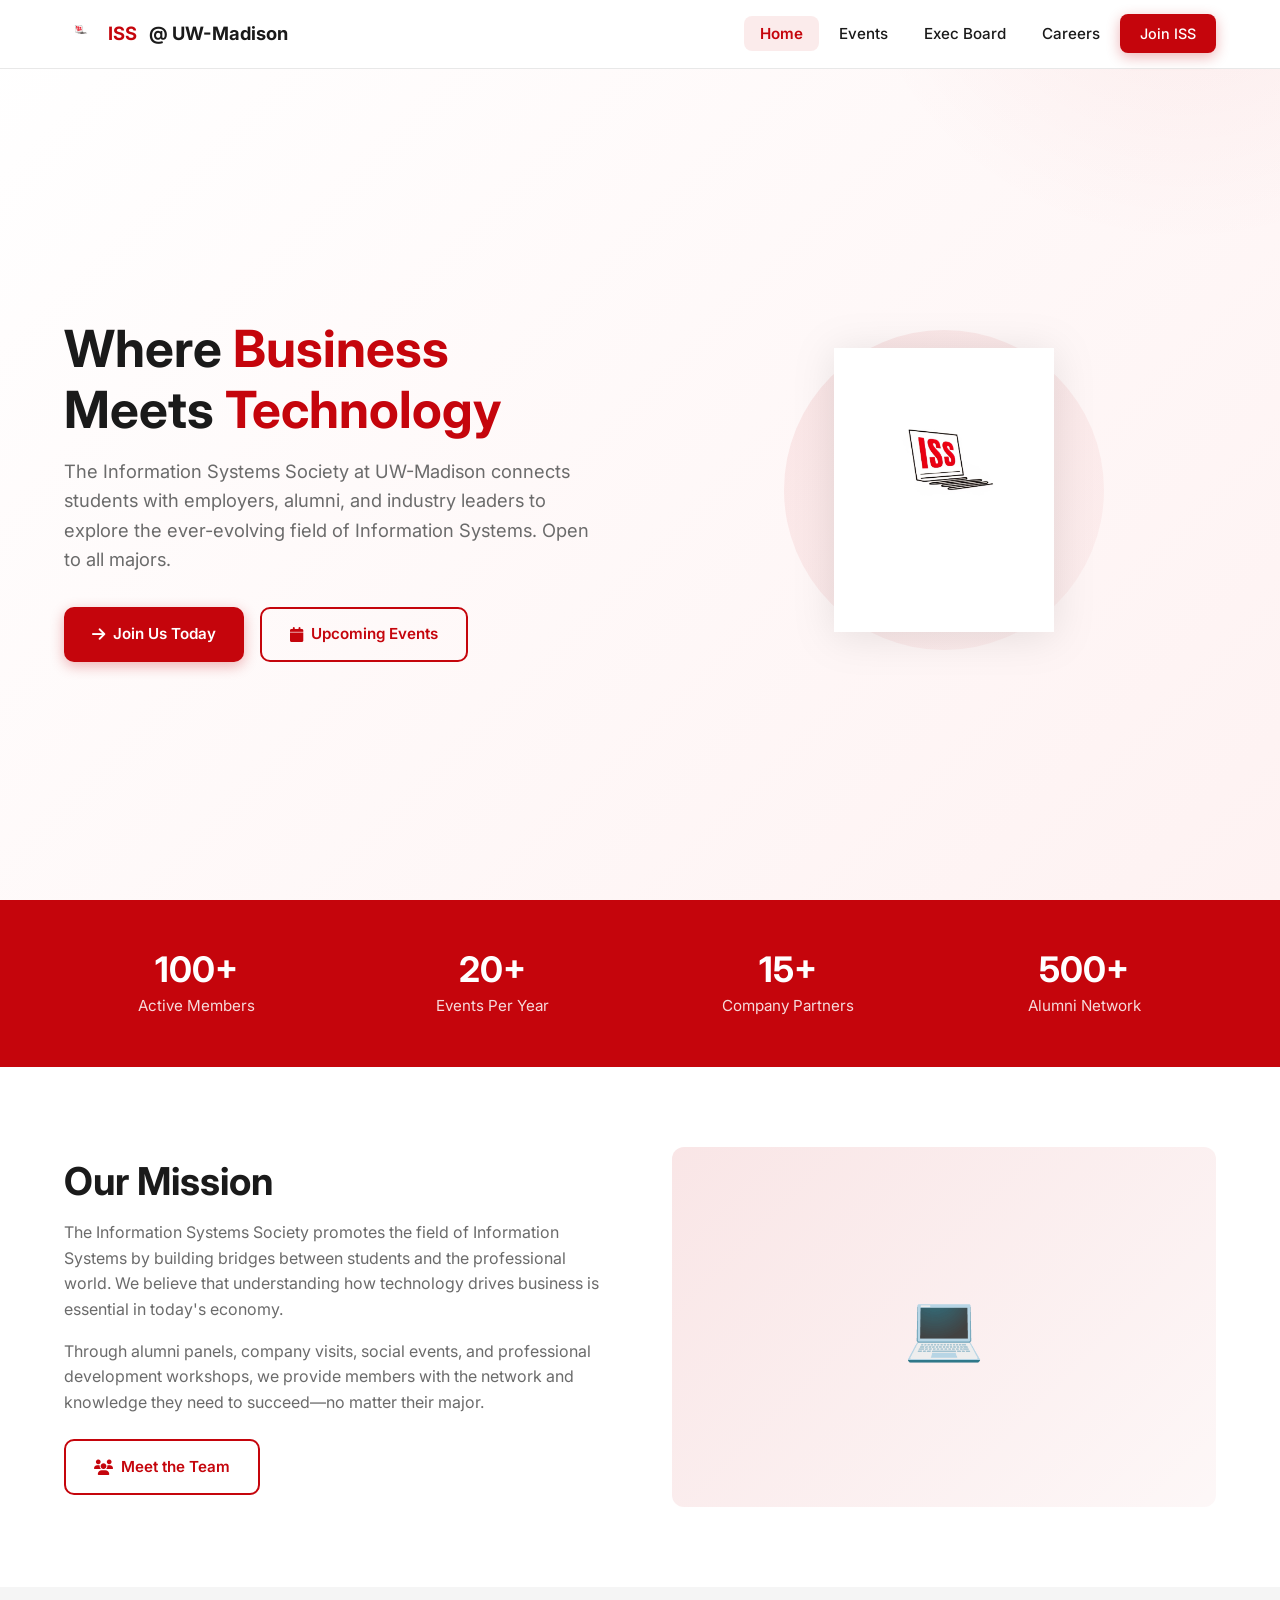
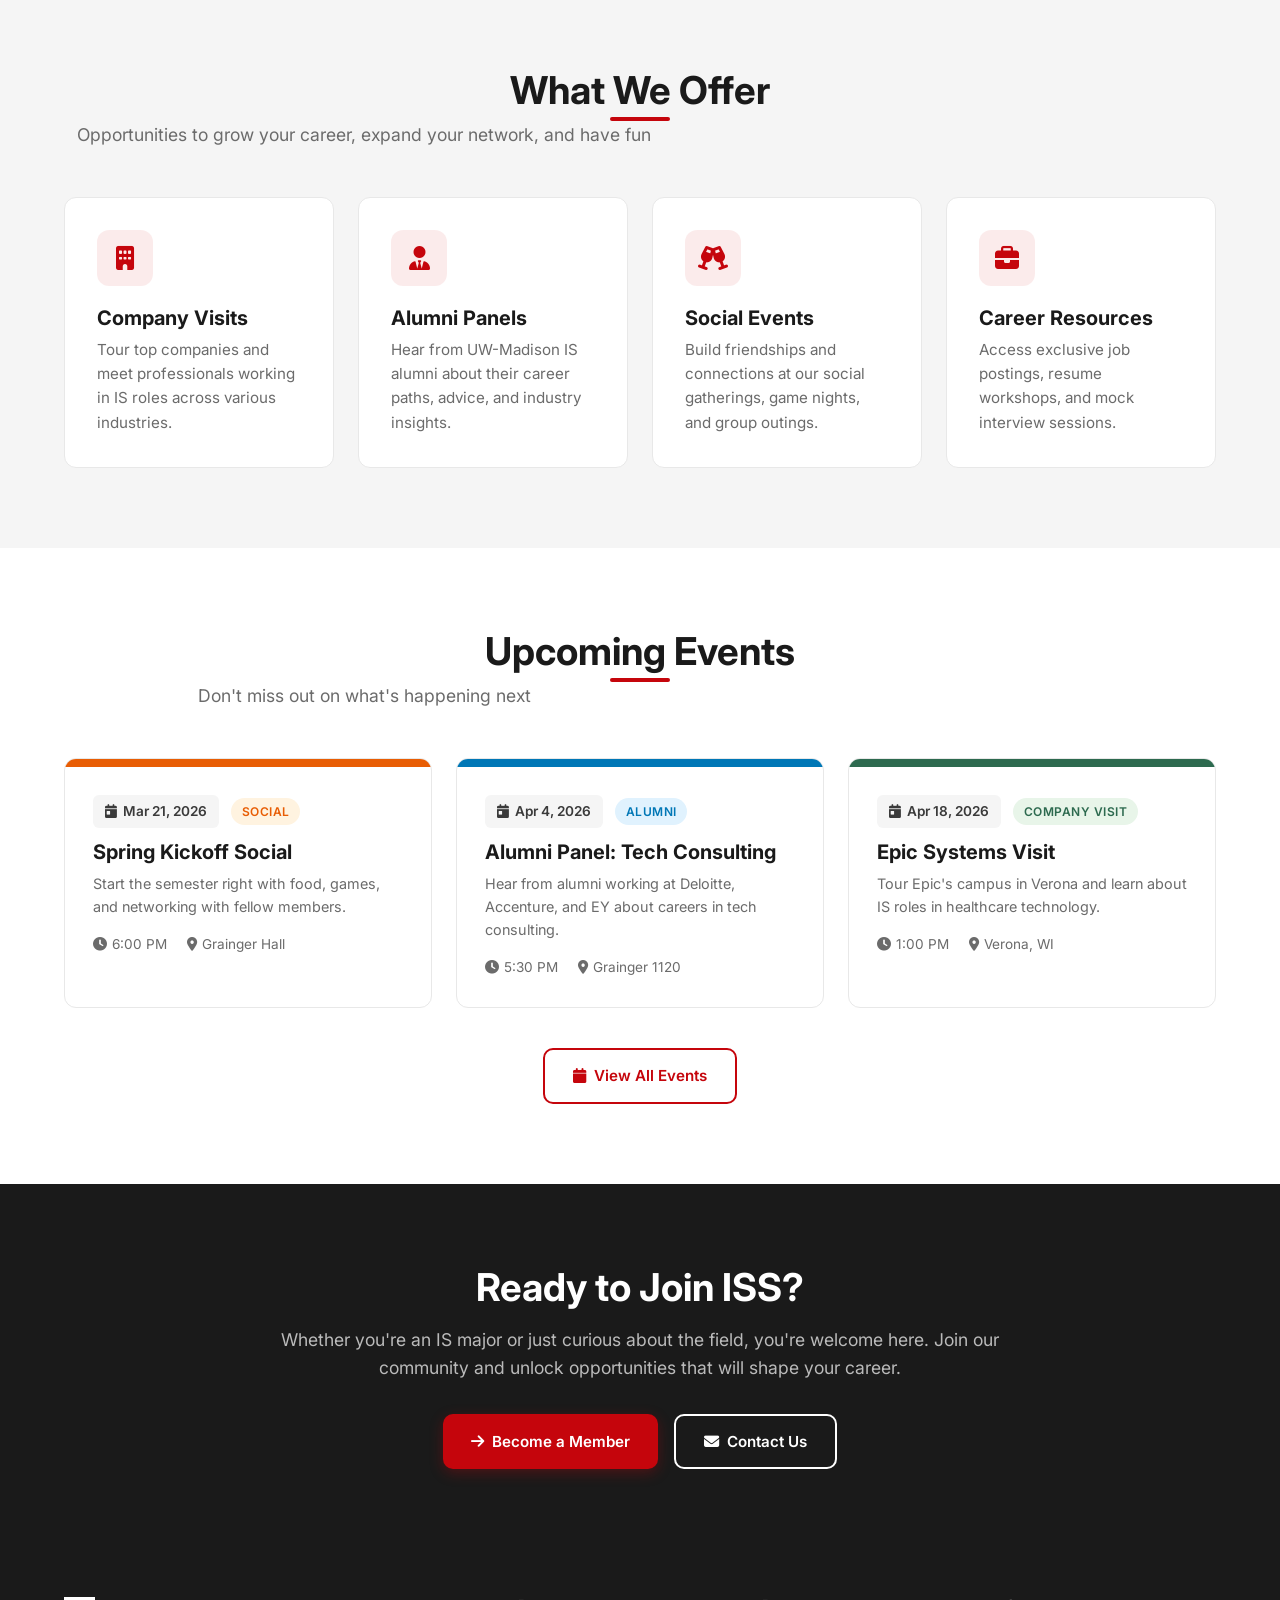
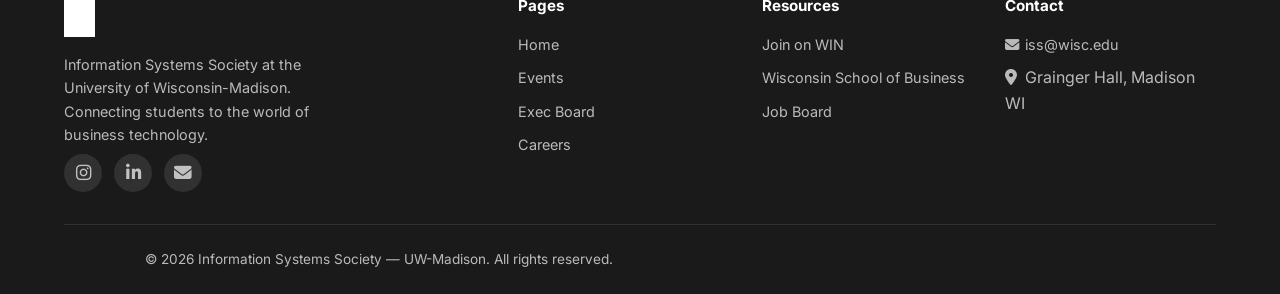
==== index.html @ 949bc1a4 "first verision" ====
<!DOCTYPE html>
<html lang="en">
<head>
  <meta charset="UTF-8">
  <meta name="viewport" content="width=device-width, initial-scale=1.0">
  <title>Information Systems Society | UW-Madison</title>
  <link rel="icon" href="ISS logo.jpg" type="image/jpeg">
  <link rel="preconnect" href="https://fonts.googleapis.com">
  <link rel="preconnect" href="https://fonts.gstatic.com" crossorigin>
  <link href="https://fonts.googleapis.com/css2?family=Inter:wght@400;500;600;700;800&display=swap" rel="stylesheet">
  <link rel="stylesheet" href="https://cdnjs.cloudflare.com/ajax/libs/font-awesome/6.5.1/css/all.min.css">
  <link rel="stylesheet" href="styles.css">
</head>
<body>

  <!-- Navigation -->
  <nav class="navbar" id="navbar">
    <div class="container nav-inner">
      <a href="index.html" class="nav-brand">
        <img src="ISS logo.jpg" alt="ISS Logo">
        <span>ISS</span> @ UW-Madison
      </a>
      <ul class="nav-links" id="navLinks">
        <li><a href="index.html" class="active">Home</a></li>
        <li><a href="events.html">Events</a></li>
        <li><a href="exec-board.html">Exec Board</a></li>
        <li><a href="careers.html">Careers</a></li>
        <li><a href="https://win.wisc.edu/organization/iss" target="_blank" class="btn btn-primary" style="padding: 0.5rem 1.25rem; font-size: 0.9rem;">Join ISS</a></li>
      </ul>
      <button class="hamburger" id="hamburger" aria-label="Toggle navigation">
        <span></span><span></span><span></span>
      </button>
    </div>
  </nav>

  <!-- Hero Section -->
  <section class="hero">
    <div class="container hero-content">
      <div class="hero-text">
        <h1>Where <span>Business</span> Meets <span>Technology</span></h1>
        <p>The Information Systems Society at UW-Madison connects students with employers, alumni, and industry leaders to explore the ever-evolving field of Information Systems. Open to all majors.</p>
        <div class="btn-group">
          <a href="https://win.wisc.edu/organization/iss" target="_blank" class="btn btn-primary">
            <i class="fas fa-arrow-right"></i> Join Us Today
          </a>
          <a href="events.html" class="btn btn-outline">
            <i class="fas fa-calendar"></i> Upcoming Events
          </a>
        </div>
      </div>
      <div class="hero-visual">
        <div class="hero-logo-wrapper">
          <img src="ISS logo.jpg" alt="Information Systems Society Logo">
        </div>
      </div>
    </div>
  </section>

  <!-- Stats Bar -->
  <div class="stats-bar">
    <div class="container">
      <div class="stats-grid">
        <div class="stat-item">
          <h3>100+</h3>
          <p>Active Members</p>
        </div>
        <div class="stat-item">
          <h3>20+</h3>
          <p>Events Per Year</p>
        </div>
        <div class="stat-item">
          <h3>15+</h3>
          <p>Company Partners</p>
        </div>
        <div class="stat-item">
          <h3>500+</h3>
          <p>Alumni Network</p>
        </div>
      </div>
    </div>
  </div>

  <!-- Mission Section -->
  <section>
    <div class="container mission-grid">
      <div class="mission-text">
        <h2>Our Mission</h2>
        <p>The Information Systems Society promotes the field of Information Systems by building bridges between students and the professional world. We believe that understanding how technology drives business is essential in today's economy.</p>
        <p>Through alumni panels, company visits, social events, and professional development workshops, we provide members with the network and knowledge they need to succeed&mdash;no matter their major.</p>
        <div class="btn-group" style="margin-top: 1.5rem;">
          <a href="exec-board.html" class="btn btn-outline">
            <i class="fas fa-users"></i> Meet the Team
          </a>
        </div>
      </div>
      <div class="mission-image">
        &#128187;
      </div>
    </div>
  </section>

  <!-- What We Offer -->
  <section style="background: var(--gray-100);">
    <div class="container">
      <div class="section-header">
        <h2>What We Offer</h2>
        <p class="section-subtitle">Opportunities to grow your career, expand your network, and have fun</p>
      </div>
      <div class="grid-4">
        <div class="card">
          <div class="card-icon"><i class="fas fa-building"></i></div>
          <h3>Company Visits</h3>
          <p>Tour top companies and meet professionals working in IS roles across various industries.</p>
        </div>
        <div class="card">
          <div class="card-icon"><i class="fas fa-user-tie"></i></div>
          <h3>Alumni Panels</h3>
          <p>Hear from UW-Madison IS alumni about their career paths, advice, and industry insights.</p>
        </div>
        <div class="card">
          <div class="card-icon"><i class="fas fa-glass-cheers"></i></div>
          <h3>Social Events</h3>
          <p>Build friendships and connections at our social gatherings, game nights, and group outings.</p>
        </div>
        <div class="card">
          <div class="card-icon"><i class="fas fa-briefcase"></i></div>
          <h3>Career Resources</h3>
          <p>Access exclusive job postings, resume workshops, and mock interview sessions.</p>
        </div>
      </div>
    </div>
  </section>

  <!-- Upcoming Events Preview -->
  <section>
    <div class="container">
      <div class="section-header">
        <h2>Upcoming Events</h2>
        <p class="section-subtitle">Don't miss out on what's happening next</p>
      </div>
      <div class="grid-3">
        <div class="event-card">
          <div class="event-card-banner social"></div>
          <div class="event-card-body">
            <span class="event-date"><i class="fas fa-calendar-day"></i> Mar 21, 2026</span>
            <span class="event-tag tag-social">Social</span>
            <h3>Spring Kickoff Social</h3>
            <p>Start the semester right with food, games, and networking with fellow members.</p>
            <div class="event-meta">
              <span><i class="fas fa-clock"></i> 6:00 PM</span>
              <span><i class="fas fa-map-marker-alt"></i> Grainger Hall</span>
            </div>
          </div>
        </div>
        <div class="event-card">
          <div class="event-card-banner alumni"></div>
          <div class="event-card-body">
            <span class="event-date"><i class="fas fa-calendar-day"></i> Apr 4, 2026</span>
            <span class="event-tag tag-alumni">Alumni</span>
            <h3>Alumni Panel: Tech Consulting</h3>
            <p>Hear from alumni working at Deloitte, Accenture, and EY about careers in tech consulting.</p>
            <div class="event-meta">
              <span><i class="fas fa-clock"></i> 5:30 PM</span>
              <span><i class="fas fa-map-marker-alt"></i> Grainger 1120</span>
            </div>
          </div>
        </div>
        <div class="event-card">
          <div class="event-card-banner company"></div>
          <div class="event-card-body">
            <span class="event-date"><i class="fas fa-calendar-day"></i> Apr 18, 2026</span>
            <span class="event-tag tag-company">Company Visit</span>
            <h3>Epic Systems Visit</h3>
            <p>Tour Epic's campus in Verona and learn about IS roles in healthcare technology.</p>
            <div class="event-meta">
              <span><i class="fas fa-clock"></i> 1:00 PM</span>
              <span><i class="fas fa-map-marker-alt"></i> Verona, WI</span>
            </div>
          </div>
        </div>
      </div>
      <div style="text-align: center; margin-top: 2.5rem;">
        <a href="events.html" class="btn btn-outline">
          <i class="fas fa-calendar"></i> View All Events
        </a>
      </div>
    </div>
  </section>

  <!-- CTA Section -->
  <section class="cta-section">
    <div class="container">
      <h2>Ready to Join ISS?</h2>
      <p>Whether you're an IS major or just curious about the field, you're welcome here. Join our community and unlock opportunities that will shape your career.</p>
      <div class="btn-group" style="justify-content: center;">
        <a href="https://win.wisc.edu/organization/iss" target="_blank" class="btn btn-primary">
          <i class="fas fa-arrow-right"></i> Become a Member
        </a>
        <a href="mailto:iss@wisc.edu" class="btn btn-outline" style="border-color: white; color: white;">
          <i class="fas fa-envelope"></i> Contact Us
        </a>
      </div>
    </div>
  </section>

  <!-- Footer -->
  <footer class="footer">
    <div class="container">
      <div class="footer-grid">
        <div class="footer-brand">
          <img src="ISS logo.jpg" alt="ISS Logo">
          <p>Information Systems Society at the University of Wisconsin-Madison. Connecting students to the world of business technology.</p>
          <div class="footer-social">
            <a href="#" aria-label="Instagram"><i class="fab fa-instagram"></i></a>
            <a href="#" aria-label="LinkedIn"><i class="fab fa-linkedin-in"></i></a>
            <a href="#" aria-label="Email"><i class="fas fa-envelope"></i></a>
          </div>
        </div>
        <div>
          <h4>Pages</h4>
          <ul>
            <li><a href="index.html">Home</a></li>
            <li><a href="events.html">Events</a></li>
            <li><a href="exec-board.html">Exec Board</a></li>
            <li><a href="careers.html">Careers</a></li>
          </ul>
        </div>
        <div>
          <h4>Resources</h4>
          <ul>
            <li><a href="https://win.wisc.edu/organization/iss" target="_blank">Join on WIN</a></li>
            <li><a href="https://business.wisc.edu" target="_blank">Wisconsin School of Business</a></li>
            <li><a href="careers.html">Job Board</a></li>
          </ul>
        </div>
        <div>
          <h4>Contact</h4>
          <ul>
            <li><a href="mailto:iss@wisc.edu"><i class="fas fa-envelope" style="width:16px;"></i> iss@wisc.edu</a></li>
            <li><i class="fas fa-map-marker-alt" style="width:16px;"></i> Grainger Hall, Madison WI</li>
          </ul>
        </div>
      </div>
      <div class="footer-bottom">
        <p>&copy; 2026 Information Systems Society &mdash; UW-Madison. All rights reserved.</p>
      </div>
    </div>
  </footer>

  <script>
    // Navbar scroll effect
    window.addEventListener('scroll', () => {
      document.getElementById('navbar').classList.toggle('scrolled', window.scrollY > 20);
    });

    // Mobile menu toggle
    document.getElementById('hamburger').addEventListener('click', () => {
      document.getElementById('navLinks').classList.toggle('open');
    });

    // Close mobile menu on link click
    document.querySelectorAll('.nav-links a').forEach(link => {
      link.addEventListener('click', () => {
        document.getElementById('navLinks').classList.remove('open');
      });
    });
  </script>

</body>
</html>
---- styles.css ----
/* ===== CSS Reset & Base ===== */
*, *::before, *::after {
  margin: 0;
  padding: 0;
  box-sizing: border-box;
}

:root {
  --uw-red: #c5050c;
  --uw-dark-red: #9b0000;
  --uw-white: #ffffff;
  --dark: #1a1a1a;
  --gray-100: #f5f5f5;
  --gray-200: #e8e8e8;
  --gray-300: #d1d1d1;
  --gray-500: #6b6b6b;
  --gray-700: #3a3a3a;
  --shadow-sm: 0 1px 3px rgba(0,0,0,0.08);
  --shadow-md: 0 4px 12px rgba(0,0,0,0.1);
  --shadow-lg: 0 8px 30px rgba(0,0,0,0.12);
  --radius: 12px;
  --transition: 0.3s ease;
}

html {
  scroll-behavior: smooth;
}

body {
  font-family: 'Inter', 'Segoe UI', system-ui, -apple-system, sans-serif;
  color: var(--dark);
  background: var(--uw-white);
  line-height: 1.6;
}

a {
  text-decoration: none;
  color: inherit;
}

img {
  max-width: 100%;
  display: block;
}

/* ===== Typography ===== */
h1, h2, h3, h4 {
  line-height: 1.2;
  font-weight: 700;
}

h1 { font-size: clamp(2rem, 5vw, 3.2rem); }
h2 { font-size: clamp(1.6rem, 3.5vw, 2.4rem); }
h3 { font-size: 1.25rem; }
h4 { font-size: 1.1rem; }

p { max-width: 70ch; }

.section-subtitle {
  color: var(--gray-500);
  font-size: 1.1rem;
  margin-top: 0.5rem;
  max-width: 600px;
}

/* ===== Layout ===== */
.container {
  width: 90%;
  max-width: 1200px;
  margin: 0 auto;
}

section {
  padding: 5rem 0;
}

.section-header {
  text-align: center;
  margin-bottom: 3rem;
}

.section-header h2 {
  position: relative;
  display: inline-block;
}

.section-header h2::after {
  content: '';
  position: absolute;
  bottom: -8px;
  left: 50%;
  transform: translateX(-50%);
  width: 60px;
  height: 4px;
  background: var(--uw-red);
  border-radius: 2px;
}

/* ===== Navigation ===== */
.navbar {
  position: fixed;
  top: 0;
  left: 0;
  right: 0;
  z-index: 1000;
  background: rgba(255, 255, 255, 0.97);
  backdrop-filter: blur(10px);
  border-bottom: 1px solid var(--gray-200);
  transition: box-shadow var(--transition);
}

.navbar.scrolled {
  box-shadow: var(--shadow-md);
}

.nav-inner {
  display: flex;
  align-items: center;
  justify-content: space-between;
  padding: 0.8rem 0;
}

.nav-brand {
  display: flex;
  align-items: center;
  gap: 0.75rem;
  font-weight: 700;
  font-size: 1.15rem;
}

.nav-brand img {
  height: 42px;
  width: auto;
}

.nav-brand span {
  color: var(--uw-red);
}

.nav-links {
  display: flex;
  align-items: center;
  gap: 0.25rem;
  list-style: none;
}

.nav-links a {
  padding: 0.5rem 1rem;
  border-radius: 8px;
  font-weight: 500;
  font-size: 0.95rem;
  transition: background var(--transition), color var(--transition);
}

.nav-links a:hover,
.nav-links a.active {
  background: rgba(197, 5, 12, 0.08);
  color: var(--uw-red);
}

.nav-links a.active {
  font-weight: 600;
}

.hamburger {
  display: none;
  flex-direction: column;
  gap: 5px;
  background: none;
  border: none;
  cursor: pointer;
  padding: 4px;
}

.hamburger span {
  width: 24px;
  height: 2.5px;
  background: var(--dark);
  border-radius: 2px;
  transition: var(--transition);
}

/* ===== Hero Section ===== */
.hero {
  min-height: 100vh;
  display: flex;
  align-items: center;
  position: relative;
  overflow: hidden;
  background: linear-gradient(135deg, #fff 0%, #fef2f2 100%);
}

.hero::before {
  content: '';
  position: absolute;
  top: -50%;
  right: -20%;
  width: 700px;
  height: 700px;
  background: radial-gradient(circle, rgba(197, 5, 12, 0.06) 0%, transparent 70%);
  border-radius: 50%;
}

.hero-content {
  display: grid;
  grid-template-columns: 1fr 1fr;
  align-items: center;
  gap: 4rem;
  padding-top: 5rem;
}

.hero-text h1 {
  margin-bottom: 1rem;
}

.hero-text h1 span {
  color: var(--uw-red);
}

.hero-text p {
  font-size: 1.15rem;
  color: var(--gray-500);
  margin-bottom: 2rem;
}

.hero-visual {
  display: flex;
  justify-content: center;
  align-items: center;
}

.hero-logo-wrapper {
  position: relative;
  width: 320px;
  height: 320px;
  display: flex;
  align-items: center;
  justify-content: center;
}

.hero-logo-wrapper::before {
  content: '';
  position: absolute;
  inset: 0;
  background: linear-gradient(135deg, rgba(197, 5, 12, 0.08), rgba(197, 5, 12, 0.03));
  border-radius: 50%;
  animation: pulse-ring 3s ease-in-out infinite;
}

.hero-logo-wrapper img {
  width: 220px;
  height: auto;
  position: relative;
  z-index: 1;
  filter: drop-shadow(0 4px 20px rgba(0,0,0,0.1));
}

@keyframes pulse-ring {
  0%, 100% { transform: scale(1); opacity: 1; }
  50% { transform: scale(1.05); opacity: 0.8; }
}

/* ===== Buttons ===== */
.btn {
  display: inline-flex;
  align-items: center;
  gap: 0.5rem;
  padding: 0.85rem 1.75rem;
  border-radius: 10px;
  font-weight: 600;
  font-size: 0.95rem;
  border: none;
  cursor: pointer;
  transition: all var(--transition);
}

.btn-primary {
  background: var(--uw-red);
  color: white;
  box-shadow: 0 4px 14px rgba(197, 5, 12, 0.3);
}

.btn-primary:hover {
  background: var(--uw-dark-red);
  transform: translateY(-2px);
  box-shadow: 0 6px 20px rgba(197, 5, 12, 0.4);
}

.btn-outline {
  background: transparent;
  color: var(--uw-red);
  border: 2px solid var(--uw-red);
}

.btn-outline:hover {
  background: var(--uw-red);
  color: white;
  transform: translateY(-2px);
}

.btn-group {
  display: flex;
  gap: 1rem;
  flex-wrap: wrap;
}

/* ===== Cards ===== */
.card {
  background: white;
  border-radius: var(--radius);
  border: 1px solid var(--gray-200);
  padding: 2rem;
  transition: all var(--transition);
}

.card:hover {
  border-color: transparent;
  box-shadow: var(--shadow-lg);
  transform: translateY(-4px);
}

.card-icon {
  width: 56px;
  height: 56px;
  border-radius: 12px;
  display: flex;
  align-items: center;
  justify-content: center;
  font-size: 1.5rem;
  margin-bottom: 1.25rem;
  background: rgba(197, 5, 12, 0.08);
  color: var(--uw-red);
}

.card h3 {
  margin-bottom: 0.5rem;
}

.card p {
  color: var(--gray-500);
  font-size: 0.95rem;
}

/* ===== Grid Layouts ===== */
.grid-3 {
  display: grid;
  grid-template-columns: repeat(3, 1fr);
  gap: 1.5rem;
}

.grid-4 {
  display: grid;
  grid-template-columns: repeat(4, 1fr);
  gap: 1.5rem;
}

.grid-2 {
  display: grid;
  grid-template-columns: repeat(2, 1fr);
  gap: 1.5rem;
}

/* ===== Stats Bar ===== */
.stats-bar {
  background: var(--uw-red);
  color: white;
  padding: 3rem 0;
}

.stats-grid {
  display: grid;
  grid-template-columns: repeat(4, 1fr);
  gap: 2rem;
  text-align: center;
}

.stat-item h3 {
  font-size: 2.2rem;
  margin-bottom: 0.25rem;
}

.stat-item p {
  opacity: 0.85;
  font-size: 0.95rem;
  max-width: none;
}

/* ===== About / Mission ===== */
.mission-grid {
  display: grid;
  grid-template-columns: 1fr 1fr;
  gap: 4rem;
  align-items: center;
}

.mission-text h2 {
  margin-bottom: 1rem;
}

.mission-text h2::after {
  display: none;
}

.mission-text p {
  color: var(--gray-500);
  margin-bottom: 1rem;
}

.mission-image {
  background: linear-gradient(135deg, rgba(197, 5, 12, 0.1), rgba(197, 5, 12, 0.03));
  border-radius: var(--radius);
  height: 360px;
  display: flex;
  align-items: center;
  justify-content: center;
  font-size: 4rem;
}

/* ===== Event Cards ===== */
.event-card {
  background: white;
  border-radius: var(--radius);
  border: 1px solid var(--gray-200);
  overflow: hidden;
  transition: all var(--transition);
}

.event-card:hover {
  box-shadow: var(--shadow-lg);
  transform: translateY(-4px);
  border-color: transparent;
}

.event-card-banner {
  height: 8px;
  background: var(--uw-red);
}

.event-card-banner.social { background: #e85d04; }
.event-card-banner.alumni { background: #0077b6; }
.event-card-banner.company { background: #2d6a4f; }
.event-card-banner.workshop { background: #7209b7; }

.event-card-body {
  padding: 1.75rem;
}

.event-date {
  display: inline-flex;
  align-items: center;
  gap: 0.4rem;
  background: var(--gray-100);
  padding: 0.35rem 0.75rem;
  border-radius: 6px;
  font-size: 0.85rem;
  font-weight: 600;
  color: var(--gray-700);
  margin-bottom: 0.75rem;
}

.event-tag {
  display: inline-block;
  padding: 0.25rem 0.65rem;
  border-radius: 20px;
  font-size: 0.75rem;
  font-weight: 600;
  text-transform: uppercase;
  letter-spacing: 0.5px;
  margin-bottom: 0.75rem;
  margin-left: 0.5rem;
}

.tag-social { background: #fff3e0; color: #e85d04; }
.tag-alumni { background: #e0f2fe; color: #0077b6; }
.tag-company { background: #e8f5e9; color: #2d6a4f; }
.tag-workshop { background: #f3e5f5; color: #7209b7; }

.event-card-body h3 {
  margin-bottom: 0.5rem;
}

.event-card-body p {
  color: var(--gray-500);
  font-size: 0.9rem;
  margin-bottom: 1rem;
}

.event-meta {
  display: flex;
  gap: 1.25rem;
  font-size: 0.85rem;
  color: var(--gray-500);
}

.event-meta span {
  display: flex;
  align-items: center;
  gap: 0.3rem;
}

/* ===== Exec Board Cards ===== */
.member-card {
  background: white;
  border-radius: var(--radius);
  border: 1px solid var(--gray-200);
  overflow: hidden;
  text-align: center;
  transition: all var(--transition);
}

.member-card:hover {
  box-shadow: var(--shadow-lg);
  transform: translateY(-4px);
  border-color: transparent;
}

.member-photo {
  width: 100%;
  aspect-ratio: 1;
  background: linear-gradient(135deg, var(--gray-100), var(--gray-200));
  display: flex;
  align-items: center;
  justify-content: center;
  font-size: 3.5rem;
  color: var(--gray-300);
  overflow: hidden;
}

.member-photo img {
  width: 100%;
  height: 100%;
  object-fit: cover;
}

.member-info {
  padding: 1.5rem;
}

.member-info h3 {
  margin-bottom: 0.15rem;
}

.member-role {
  color: var(--uw-red);
  font-weight: 600;
  font-size: 0.9rem;
  margin-bottom: 0.5rem;
}

.member-info p {
  font-size: 0.85rem;
  color: var(--gray-500);
}

.member-socials {
  display: flex;
  justify-content: center;
  gap: 0.75rem;
  margin-top: 0.75rem;
}

.member-socials a {
  width: 34px;
  height: 34px;
  border-radius: 50%;
  background: var(--gray-100);
  display: flex;
  align-items: center;
  justify-content: center;
  font-size: 0.85rem;
  color: var(--gray-500);
  transition: all var(--transition);
}

.member-socials a:hover {
  background: var(--uw-red);
  color: white;
}

/* ===== Careers Page ===== */
.job-card {
  background: white;
  border: 1px solid var(--gray-200);
  border-radius: var(--radius);
  padding: 1.75rem;
  transition: all var(--transition);
}

.job-card:hover {
  box-shadow: var(--shadow-lg);
  transform: translateY(-2px);
  border-color: transparent;
}

.job-header {
  display: flex;
  justify-content: space-between;
  align-items: flex-start;
  margin-bottom: 0.75rem;
  flex-wrap: wrap;
  gap: 0.5rem;
}

.job-company {
  font-size: 0.85rem;
  color: var(--uw-red);
  font-weight: 600;
}

.job-type {
  padding: 0.2rem 0.6rem;
  border-radius: 20px;
  font-size: 0.75rem;
  font-weight: 600;
  background: var(--gray-100);
  color: var(--gray-700);
}

.job-card h3 {
  margin-bottom: 0.5rem;
}

.job-card p {
  color: var(--gray-500);
  font-size: 0.9rem;
  margin-bottom: 1rem;
}

.job-tags {
  display: flex;
  flex-wrap: wrap;
  gap: 0.4rem;
}

.job-tags span {
  padding: 0.2rem 0.6rem;
  border-radius: 6px;
  font-size: 0.75rem;
  background: rgba(197, 5, 12, 0.06);
  color: var(--uw-red);
  font-weight: 500;
}

/* ===== Partners Grid ===== */
.partners-grid {
  display: grid;
  grid-template-columns: repeat(auto-fit, minmax(180px, 1fr));
  gap: 1.5rem;
}

.partner-card {
  background: white;
  border: 1px solid var(--gray-200);
  border-radius: var(--radius);
  padding: 2rem 1.5rem;
  text-align: center;
  transition: all var(--transition);
}

.partner-card:hover {
  box-shadow: var(--shadow-md);
  border-color: var(--uw-red);
}

.partner-card .partner-icon {
  font-size: 2rem;
  margin-bottom: 0.75rem;
}

.partner-card h4 {
  margin-bottom: 0.25rem;
}

.partner-card p {
  font-size: 0.8rem;
  color: var(--gray-500);
  max-width: none;
}

/* ===== Page Hero (interior pages) ===== */
.page-hero {
  padding: 8rem 0 4rem;
  background: linear-gradient(135deg, #fff 0%, #fef2f2 100%);
  text-align: center;
  position: relative;
}

.page-hero h1 {
  margin-bottom: 0.75rem;
}

.page-hero h1 span {
  color: var(--uw-red);
}

.page-hero p {
  color: var(--gray-500);
  font-size: 1.1rem;
  max-width: 600px;
  margin: 0 auto;
}

/* ===== CTA Section ===== */
.cta-section {
  background: var(--dark);
  color: white;
  text-align: center;
  padding: 5rem 0;
}

.cta-section h2 {
  margin-bottom: 1rem;
  color: white;
}

.cta-section p {
  color: rgba(255,255,255,0.7);
  margin: 0 auto 2rem;
  font-size: 1.1rem;
}

/* ===== Footer ===== */
.footer {
  background: var(--dark);
  color: rgba(255,255,255,0.7);
  padding: 3rem 0 1.5rem;
}

.footer-grid {
  display: grid;
  grid-template-columns: 2fr 1fr 1fr 1fr;
  gap: 2rem;
  margin-bottom: 2rem;
}

.footer-brand img {
  height: 40px;
  margin-bottom: 1rem;
  filter: brightness(0) invert(1);
}

.footer-brand p {
  font-size: 0.9rem;
  max-width: 280px;
}

.footer h4 {
  color: white;
  margin-bottom: 1rem;
  font-size: 0.95rem;
}

.footer ul {
  list-style: none;
}

.footer ul li {
  margin-bottom: 0.5rem;
}

.footer ul a {
  font-size: 0.9rem;
  transition: color var(--transition);
}

.footer ul a:hover {
  color: white;
}

.footer-social {
  display: flex;
  gap: 0.75rem;
  margin-top: 0.5rem;
}

.footer-social a {
  width: 38px;
  height: 38px;
  border-radius: 50%;
  background: rgba(255,255,255,0.1);
  display: flex;
  align-items: center;
  justify-content: center;
  transition: all var(--transition);
  font-size: 1.1rem;
}

.footer-social a:hover {
  background: var(--uw-red);
  color: white;
}

.footer-bottom {
  border-top: 1px solid rgba(255,255,255,0.1);
  padding-top: 1.5rem;
  text-align: center;
  font-size: 0.85rem;
}

/* ===== Filter Tabs ===== */
.filter-tabs {
  display: flex;
  justify-content: center;
  gap: 0.5rem;
  margin-bottom: 2.5rem;
  flex-wrap: wrap;
}

.filter-tab {
  padding: 0.5rem 1.25rem;
  border-radius: 25px;
  border: 2px solid var(--gray-200);
  background: white;
  font-weight: 500;
  font-size: 0.9rem;
  cursor: pointer;
  transition: all var(--transition);
}

.filter-tab:hover,
.filter-tab.active {
  border-color: var(--uw-red);
  color: var(--uw-red);
  background: rgba(197, 5, 12, 0.04);
}

/* ===== Resource Cards ===== */
.resource-card {
  background: white;
  border: 1px solid var(--gray-200);
  border-radius: var(--radius);
  padding: 2rem;
  text-align: center;
  transition: all var(--transition);
}

.resource-card:hover {
  box-shadow: var(--shadow-md);
  transform: translateY(-2px);
}

.resource-icon {
  font-size: 2.5rem;
  margin-bottom: 1rem;
}

.resource-card h3 {
  margin-bottom: 0.5rem;
}

.resource-card p {
  color: var(--gray-500);
  font-size: 0.9rem;
  margin: 0 auto 1rem;
}

/* ===== Responsive ===== */
@media (max-width: 1024px) {
  .grid-4 { grid-template-columns: repeat(2, 1fr); }
  .footer-grid { grid-template-columns: 1fr 1fr; }
  .stats-grid { grid-template-columns: repeat(2, 1fr); }
}

@media (max-width: 768px) {
  .hamburger { display: flex; }

  .nav-links {
    display: none;
    position: absolute;
    top: 100%;
    left: 0;
    right: 0;
    background: white;
    flex-direction: column;
    padding: 1rem;
    border-bottom: 1px solid var(--gray-200);
    box-shadow: var(--shadow-md);
  }

  .nav-links.open { display: flex; }

  .hero-content {
    grid-template-columns: 1fr;
    text-align: center;
    padding-top: 7rem;
  }

  .hero-text p { margin-left: auto; margin-right: auto; }
  .btn-group { justify-content: center; }
  .hero-visual { order: -1; }
  .hero-logo-wrapper { width: 240px; height: 240px; }
  .hero-logo-wrapper img { width: 160px; }

  .grid-3, .grid-2 { grid-template-columns: 1fr; }
  .grid-4 { grid-template-columns: 1fr; }
  .mission-grid { grid-template-columns: 1fr; }
  .stats-grid { grid-template-columns: 1fr 1fr; }
  .footer-grid { grid-template-columns: 1fr; }

  section { padding: 3.5rem 0; }
  .page-hero { padding: 7rem 0 3rem; }
}

@media (max-width: 480px) {
  .stats-grid { grid-template-columns: 1fr; }
  .btn-group { flex-direction: column; align-items: center; }
}
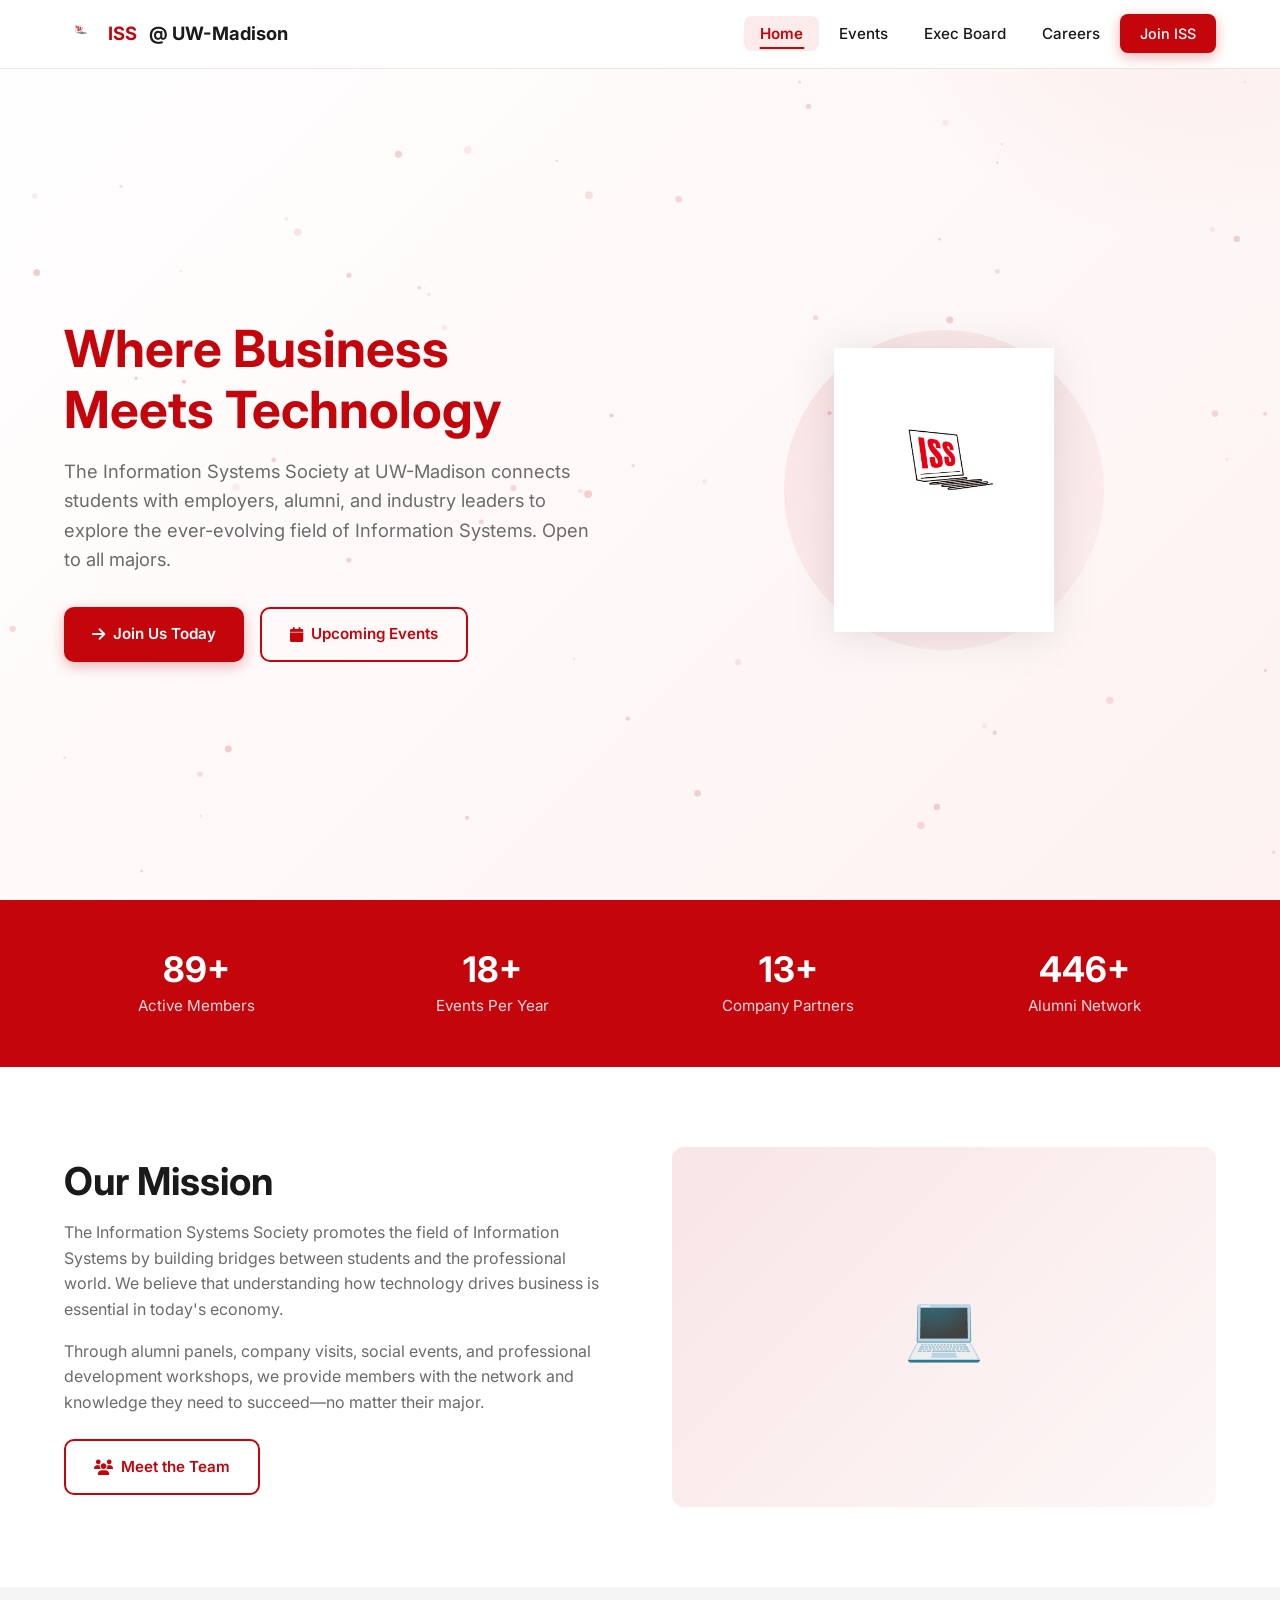
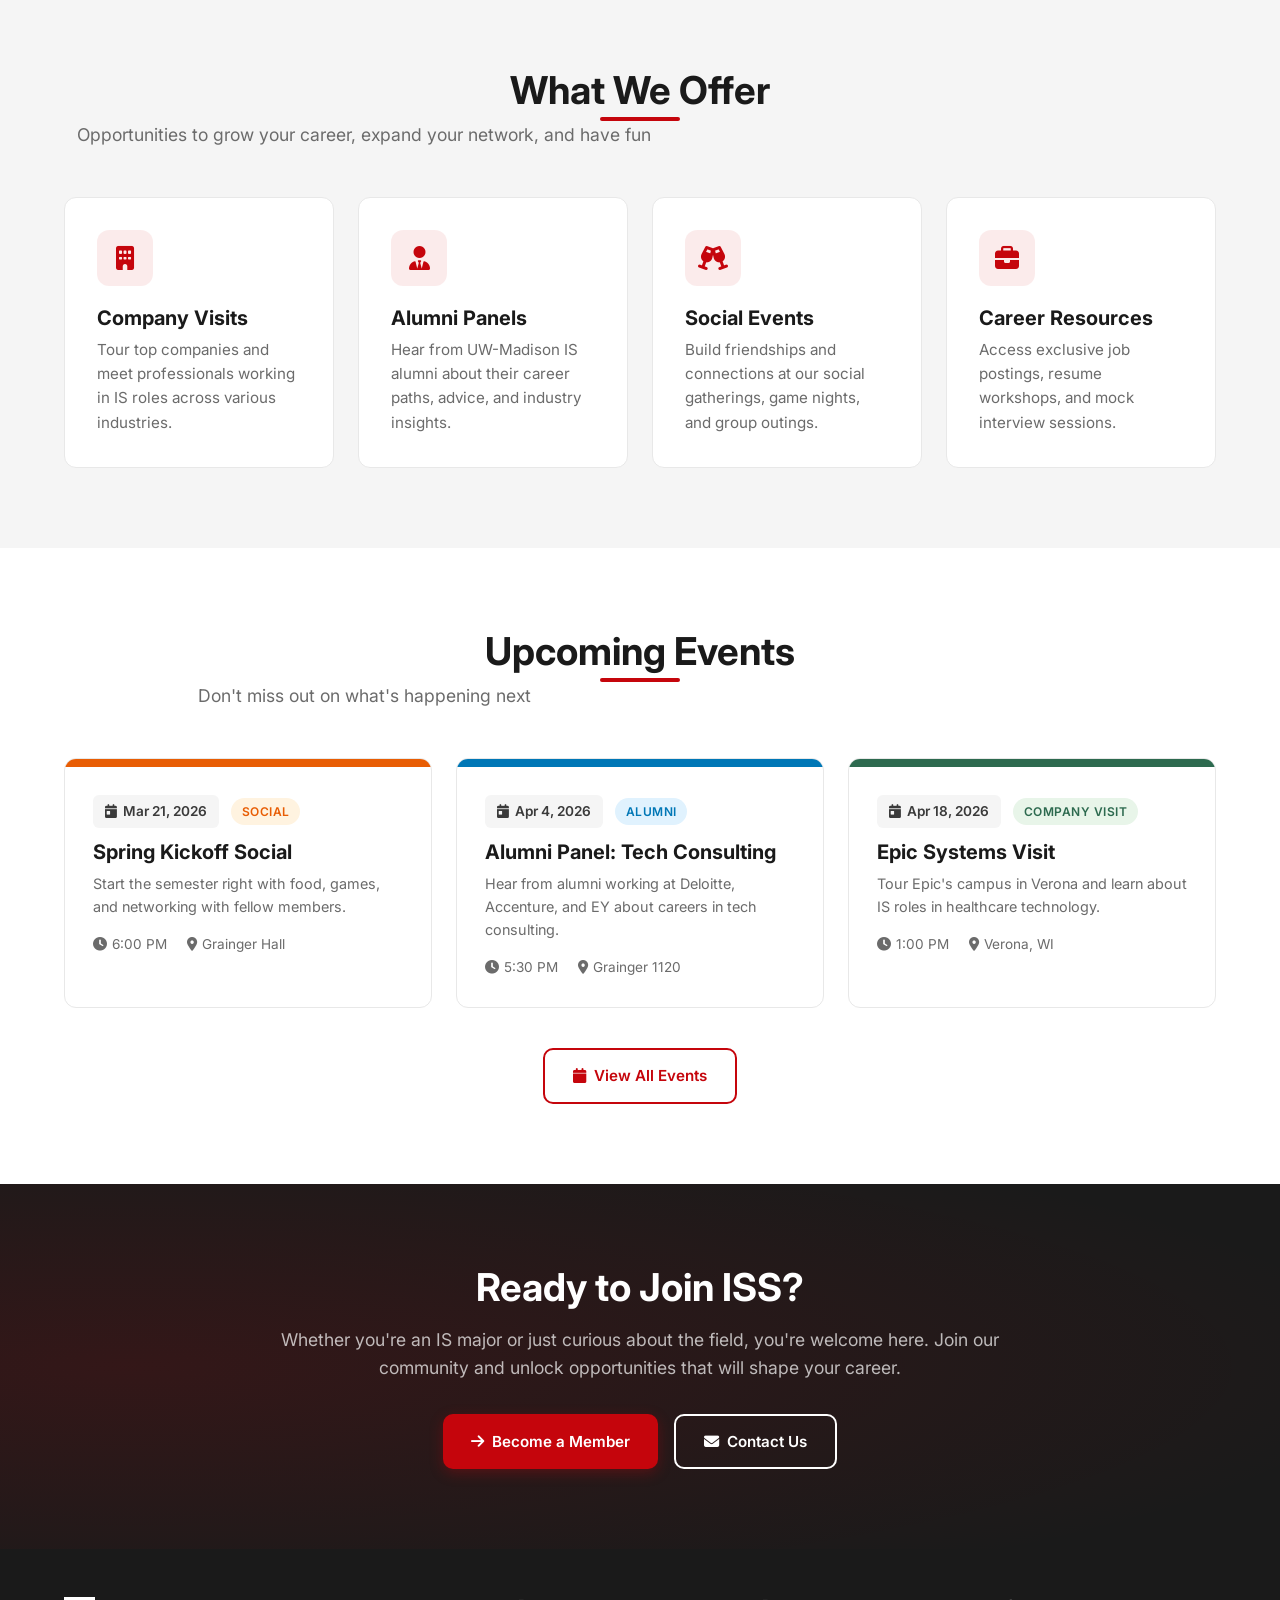
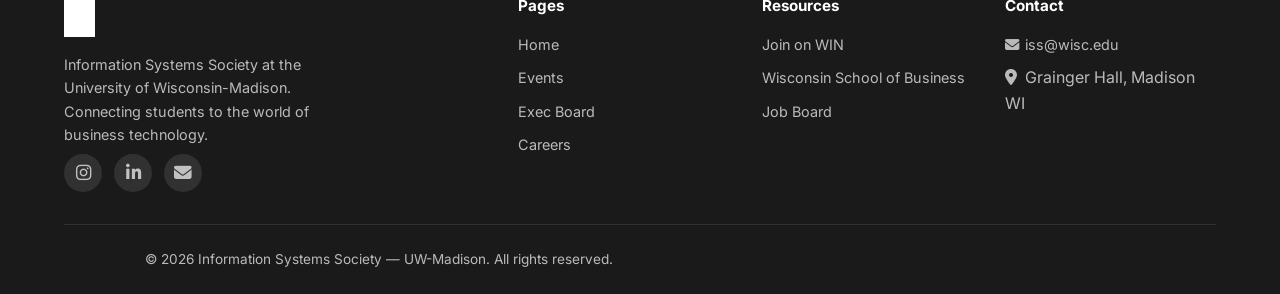
==== commit 88ea2740: "added website" ====
--- a/index.html
+++ b/index.html
@@ -83,7 +83,7 @@
   <!-- Mission Section -->
   <section>
     <div class="container mission-grid">
-      <div class="mission-text">
+      <div class="mission-text reveal-left">
         <h2>Our Mission</h2>
         <p>The Information Systems Society promotes the field of Information Systems by building bridges between students and the professional world. We believe that understanding how technology drives business is essential in today's economy.</p>
         <p>Through alumni panels, company visits, social events, and professional development workshops, we provide members with the network and knowledge they need to succeed&mdash;no matter their major.</p>
@@ -93,7 +93,7 @@
           </a>
         </div>
       </div>
-      <div class="mission-image">
+      <div class="mission-image reveal-right">
         &#128187;
       </div>
     </div>
@@ -102,7 +102,7 @@
   <!-- What We Offer -->
   <section style="background: var(--gray-100);">
     <div class="container">
-      <div class="section-header">
+      <div class="section-header reveal-up">
         <h2>What We Offer</h2>
         <p class="section-subtitle">Opportunities to grow your career, expand your network, and have fun</p>
       </div>
@@ -134,7 +134,7 @@
   <!-- Upcoming Events Preview -->
   <section>
     <div class="container">
-      <div class="section-header">
+      <div class="section-header reveal-up">
         <h2>Upcoming Events</h2>
         <p class="section-subtitle">Don't miss out on what's happening next</p>
       </div>
@@ -189,7 +189,7 @@
 
   <!-- CTA Section -->
   <section class="cta-section">
-    <div class="container">
+    <div class="container reveal-scale">
       <h2>Ready to Join ISS?</h2>
       <p>Whether you're an IS major or just curious about the field, you're welcome here. Join our community and unlock opportunities that will shape your career.</p>
       <div class="btn-group" style="justify-content: center;">
@@ -264,7 +264,17 @@
         document.getElementById('navLinks').classList.remove('open');
       });
     });
+
+    // Glow follow cursor on cards
+    document.querySelectorAll('.card, .event-card, .member-card, .resource-card, .job-card').forEach(card => {
+      card.addEventListener('mousemove', (e) => {
+        const rect = card.getBoundingClientRect();
+        card.style.setProperty('--mouse-x', ((e.clientX - rect.left) / rect.width * 100) + '%');
+        card.style.setProperty('--mouse-y', ((e.clientY - rect.top) / rect.height * 100) + '%');
+      });
+    });
   </script>
+  <script src="animations.js"></script>
 
 </body>
 </html>
--- a/styles.css
+++ b/styles.css
@@ -905,3 +905,279 @@
   .stats-grid { grid-template-columns: 1fr; }
   .btn-group { flex-direction: column; align-items: center; }
 }
+
+/* ===== Scroll Progress Bar ===== */
+.scroll-progress {
+  position: fixed;
+  top: 0;
+  left: 0;
+  height: 3px;
+  width: 0%;
+  background: linear-gradient(90deg, var(--uw-red), #ff4d4d);
+  z-index: 9999;
+  transition: width 0.05s linear;
+  box-shadow: 0 0 8px rgba(197, 5, 12, 0.5);
+}
+
+/* ===== Scroll Reveal Animations ===== */
+.reveal-up {
+  opacity: 0;
+  transform: translateY(40px);
+  transition: opacity 0.7s cubic-bezier(0.16, 1, 0.3, 1), transform 0.7s cubic-bezier(0.16, 1, 0.3, 1);
+}
+.reveal-up.revealed {
+  opacity: 1;
+  transform: translateY(0);
+}
+
+.reveal-left {
+  opacity: 0;
+  transform: translateX(-50px);
+  transition: opacity 0.7s cubic-bezier(0.16, 1, 0.3, 1), transform 0.7s cubic-bezier(0.16, 1, 0.3, 1);
+}
+.reveal-left.revealed {
+  opacity: 1;
+  transform: translateX(0);
+}
+
+.reveal-right {
+  opacity: 0;
+  transform: translateX(50px);
+  transition: opacity 0.7s cubic-bezier(0.16, 1, 0.3, 1), transform 0.7s cubic-bezier(0.16, 1, 0.3, 1);
+}
+.reveal-right.revealed {
+  opacity: 1;
+  transform: translateX(0);
+}
+
+.reveal-fade {
+  opacity: 0;
+  transition: opacity 0.8s ease;
+}
+.reveal-fade.revealed {
+  opacity: 1;
+}
+
+.reveal-scale {
+  opacity: 0;
+  transform: scale(0.9);
+  transition: opacity 0.7s cubic-bezier(0.16, 1, 0.3, 1), transform 0.7s cubic-bezier(0.16, 1, 0.3, 1);
+}
+.reveal-scale.revealed {
+  opacity: 1;
+  transform: scale(1);
+}
+
+/* Stagger children in grids */
+.reveal-child {
+  opacity: 0;
+  transform: translateY(30px);
+  transition: opacity 0.6s cubic-bezier(0.16, 1, 0.3, 1), transform 0.6s cubic-bezier(0.16, 1, 0.3, 1);
+}
+.reveal-child.revealed {
+  opacity: 1;
+  transform: translateY(0);
+}
+
+/* ===== Hero Word Reveal ===== */
+.word-reveal {
+  display: inline-block;
+  opacity: 0;
+  transform: translateY(20px);
+  animation: wordReveal 0.6s cubic-bezier(0.16, 1, 0.3, 1) forwards;
+}
+
+@keyframes wordReveal {
+  to {
+    opacity: 1;
+    transform: translateY(0);
+  }
+}
+
+/* ===== Hero entrance for paragraph and buttons ===== */
+.hero-text p {
+  opacity: 0;
+  animation: fadeSlideUp 0.8s 0.6s cubic-bezier(0.16, 1, 0.3, 1) forwards;
+}
+
+.hero-text .btn-group {
+  opacity: 0;
+  animation: fadeSlideUp 0.8s 0.8s cubic-bezier(0.16, 1, 0.3, 1) forwards;
+}
+
+.hero-visual {
+  opacity: 0;
+  animation: fadeSlideUp 1s 0.4s cubic-bezier(0.16, 1, 0.3, 1) forwards;
+}
+
+@keyframes fadeSlideUp {
+  from {
+    opacity: 0;
+    transform: translateY(30px);
+  }
+  to {
+    opacity: 1;
+    transform: translateY(0);
+  }
+}
+
+/* ===== Logo floating animation ===== */
+.hero-logo-wrapper img {
+  animation: floatLogo 4s ease-in-out infinite;
+}
+
+@keyframes floatLogo {
+  0%, 100% { transform: translateY(0); }
+  50% { transform: translateY(-12px); }
+}
+
+/* ===== Glowing card hover effect ===== */
+.card::before,
+.event-card::before,
+.member-card::before,
+.resource-card::before,
+.job-card::before {
+  content: '';
+  position: absolute;
+  top: 0;
+  left: 0;
+  right: 0;
+  bottom: 0;
+  border-radius: var(--radius);
+  opacity: 0;
+  transition: opacity 0.4s ease;
+  background: radial-gradient(circle at var(--mouse-x, 50%) var(--mouse-y, 50%), rgba(197, 5, 12, 0.08) 0%, transparent 60%);
+  pointer-events: none;
+  z-index: 0;
+}
+
+.card,
+.event-card,
+.member-card,
+.resource-card,
+.job-card {
+  position: relative;
+  overflow: hidden;
+}
+
+.card:hover::before,
+.event-card:hover::before,
+.member-card:hover::before,
+.resource-card:hover::before,
+.job-card:hover::before {
+  opacity: 1;
+}
+
+/* ===== Stats bar counter glow ===== */
+.stat-item {
+  position: relative;
+}
+
+.stat-item h3 {
+  transition: text-shadow 0.3s ease;
+}
+
+.stats-bar:hover .stat-item h3 {
+  text-shadow: 0 0 20px rgba(255, 255, 255, 0.3);
+}
+
+/* ===== Smooth section border glow ===== */
+.section-header h2::after {
+  transition: width 0.5s cubic-bezier(0.16, 1, 0.3, 1);
+  width: 40px;
+}
+
+.section-header.revealed h2::after,
+.section-header h2:hover::after {
+  width: 80px;
+}
+
+/* ===== Nav link underline animation ===== */
+.nav-links a {
+  position: relative;
+}
+
+.nav-links a::after {
+  content: '';
+  position: absolute;
+  bottom: 2px;
+  left: 50%;
+  width: 0;
+  height: 2px;
+  background: var(--uw-red);
+  border-radius: 1px;
+  transition: all 0.3s cubic-bezier(0.16, 1, 0.3, 1);
+  transform: translateX(-50%);
+}
+
+.nav-links a:hover::after,
+.nav-links a.active::after {
+  width: 60%;
+}
+
+/* ===== Page hero on interior pages ===== */
+.page-hero h1 {
+  opacity: 0;
+  animation: fadeSlideUp 0.7s 0.1s cubic-bezier(0.16, 1, 0.3, 1) forwards;
+}
+
+.page-hero p {
+  opacity: 0;
+  animation: fadeSlideUp 0.7s 0.3s cubic-bezier(0.16, 1, 0.3, 1) forwards;
+}
+
+/* ===== Filter tab click ripple ===== */
+.filter-tab {
+  position: relative;
+  overflow: hidden;
+}
+
+.filter-tab::after {
+  content: '';
+  position: absolute;
+  top: 50%;
+  left: 50%;
+  width: 0;
+  height: 0;
+  border-radius: 50%;
+  background: rgba(197, 5, 12, 0.1);
+  transform: translate(-50%, -50%);
+  transition: width 0.4s ease, height 0.4s ease;
+}
+
+.filter-tab:active::after {
+  width: 200px;
+  height: 200px;
+}
+
+/* ===== CTA section shimmer ===== */
+.cta-section {
+  position: relative;
+  overflow: hidden;
+}
+
+.cta-section::before {
+  content: '';
+  position: absolute;
+  top: -50%;
+  left: -50%;
+  width: 200%;
+  height: 200%;
+  background: radial-gradient(ellipse at 30% 50%, rgba(197, 5, 12, 0.15) 0%, transparent 50%);
+  animation: shimmerBg 8s ease-in-out infinite alternate;
+}
+
+@keyframes shimmerBg {
+  0% { transform: translate(0, 0); }
+  100% { transform: translate(5%, 3%); }
+}
+
+/* ===== Smooth card glow follow cursor ===== */
+.card > *,
+.event-card > *,
+.member-card > *,
+.resource-card > *,
+.job-card > * {
+  position: relative;
+  z-index: 1;
+}
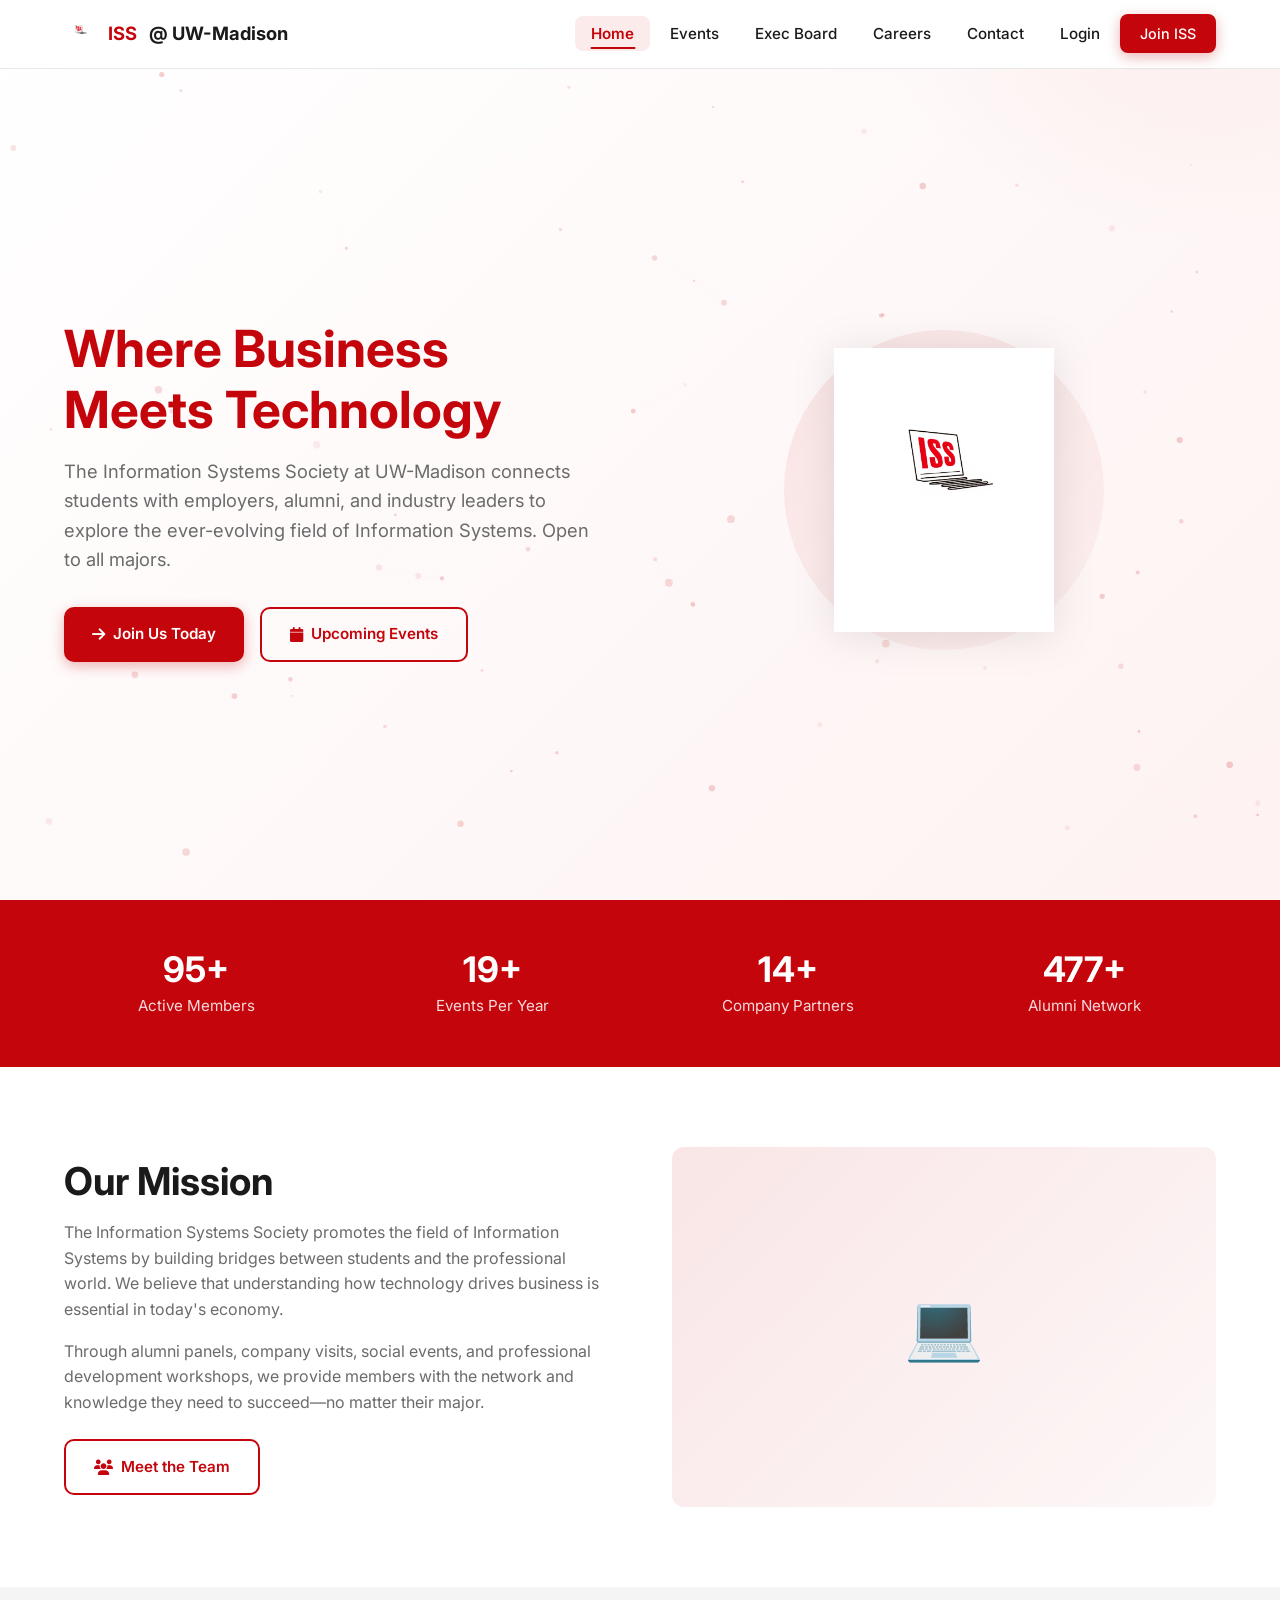
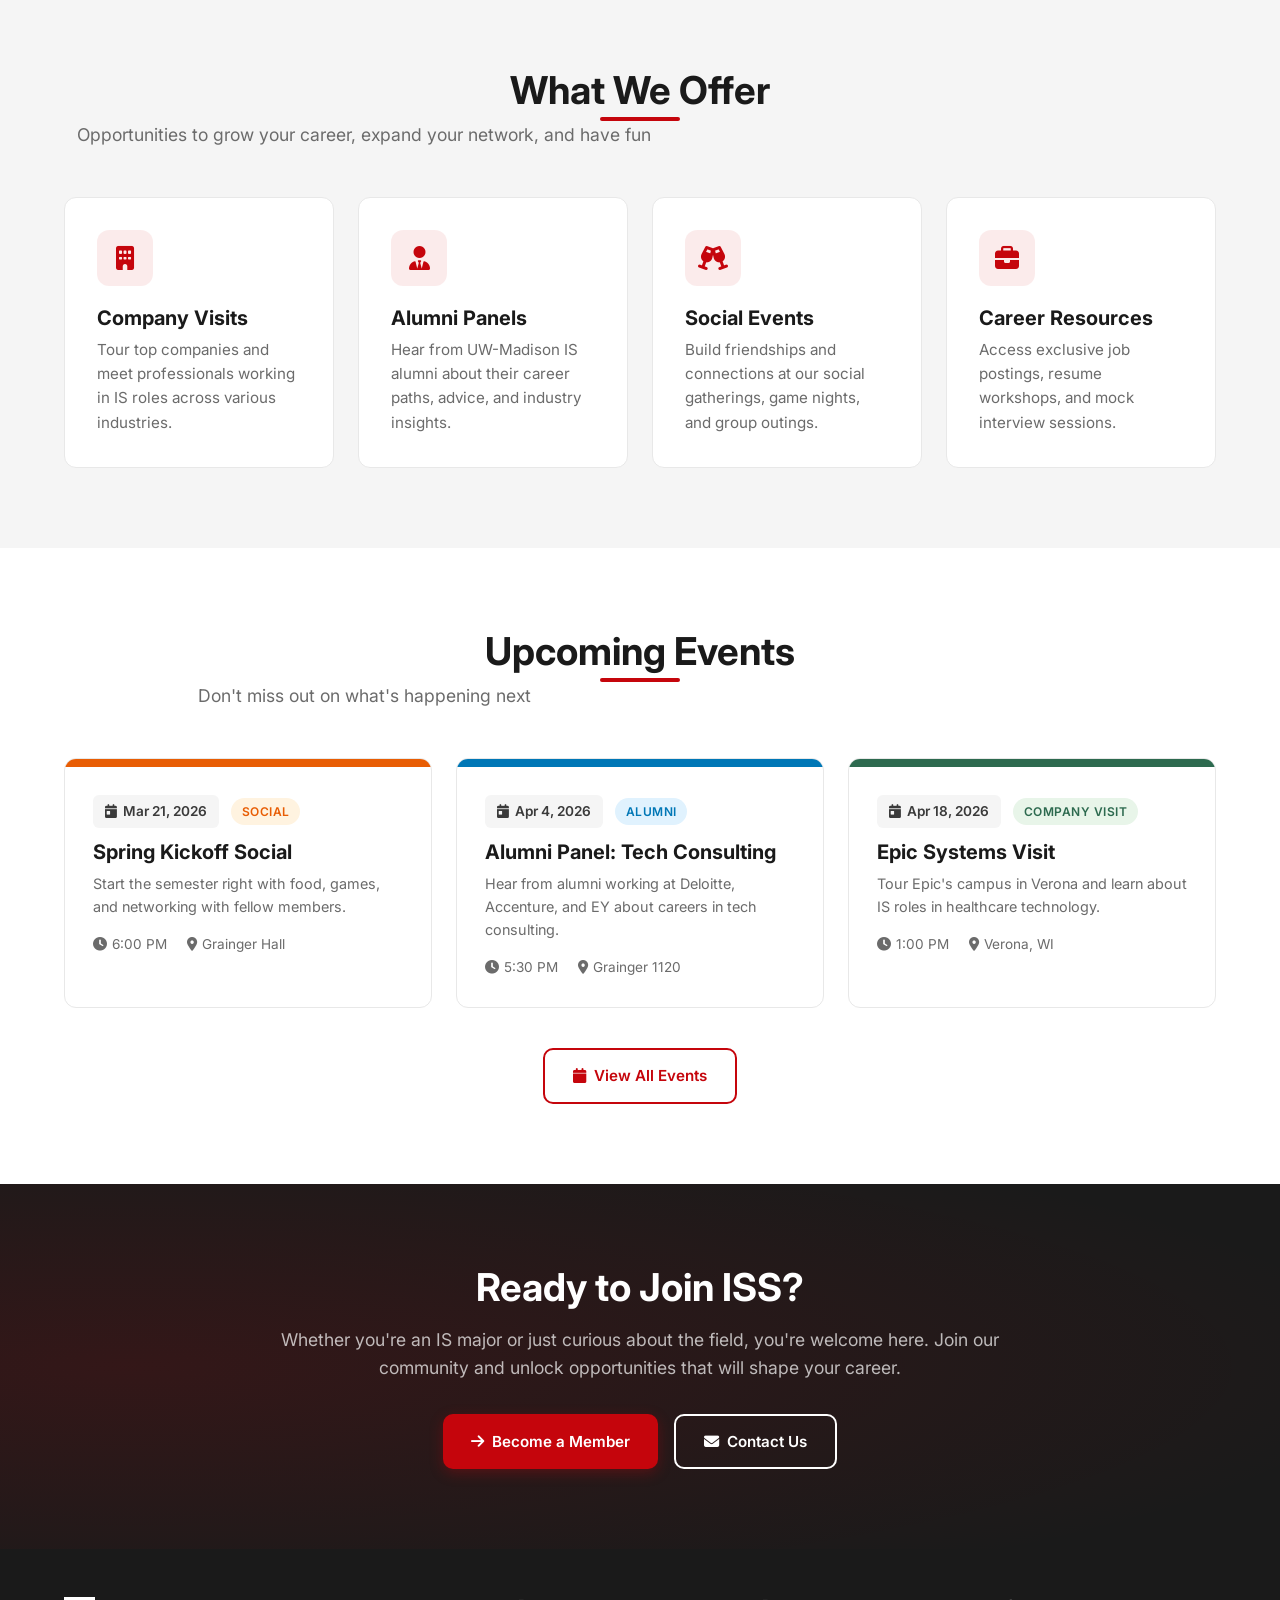
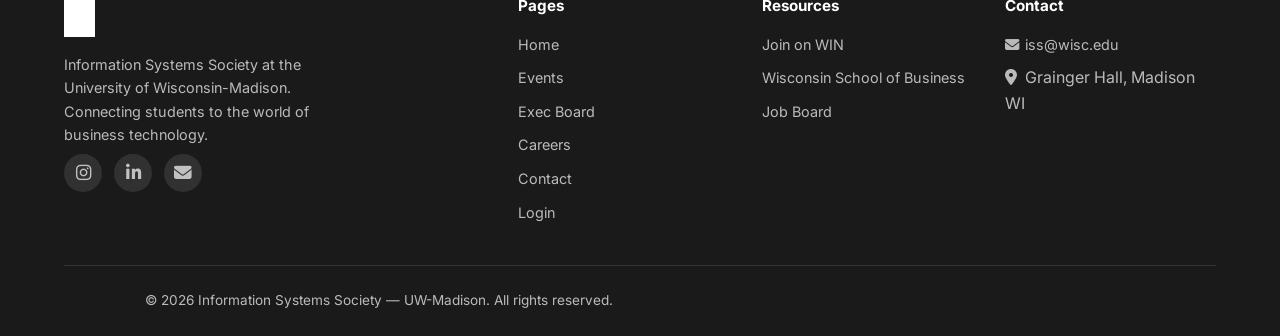
==== commit 81374487: "Add contact form, login, admin dashboard, job listings, exec board updates Made-with: Cursor" ====
--- a/index.html
+++ b/index.html
@@ -25,6 +25,8 @@
         <li><a href="events.html">Events</a></li>
         <li><a href="exec-board.html">Exec Board</a></li>
         <li><a href="careers.html">Careers</a></li>
+        <li><a href="contact.html">Contact</a></li>
+        <li><a href="login.html">Login</a></li>
         <li><a href="https://win.wisc.edu/organization/iss" target="_blank" class="btn btn-primary" style="padding: 0.5rem 1.25rem; font-size: 0.9rem;">Join ISS</a></li>
       </ul>
       <button class="hamburger" id="hamburger" aria-label="Toggle navigation">
@@ -196,7 +198,7 @@
         <a href="https://win.wisc.edu/organization/iss" target="_blank" class="btn btn-primary">
           <i class="fas fa-arrow-right"></i> Become a Member
         </a>
-        <a href="mailto:iss@wisc.edu" class="btn btn-outline" style="border-color: white; color: white;">
+        <a href="contact.html" class="btn btn-outline" style="border-color: white; color: white;">
           <i class="fas fa-envelope"></i> Contact Us
         </a>
       </div>
@@ -223,6 +225,8 @@
             <li><a href="events.html">Events</a></li>
             <li><a href="exec-board.html">Exec Board</a></li>
             <li><a href="careers.html">Careers</a></li>
+            <li><a href="contact.html">Contact</a></li>
+            <li><a href="login.html">Login</a></li>
           </ul>
         </div>
         <div>
--- a/styles.css
+++ b/styles.css
@@ -1181,3 +1181,268 @@
   position: relative;
   z-index: 1;
 }
+
+/* ===== Forms (contact & login) ===== */
+.form-section {
+  padding: 2rem 0 5rem;
+}
+
+.form-card {
+  max-width: 640px;
+  margin: 0 auto;
+  background: var(--uw-white);
+  border: 1px solid var(--gray-200);
+  border-radius: var(--radius);
+  padding: 2rem 2.25rem;
+  box-shadow: var(--shadow-sm);
+}
+
+.form-card-narrow {
+  max-width: 440px;
+}
+
+.form-row {
+  margin-bottom: 1.25rem;
+}
+
+.form-row label {
+  display: block;
+  font-weight: 600;
+  font-size: 0.9rem;
+  margin-bottom: 0.35rem;
+}
+
+.form-row input,
+.form-row select,
+.form-row textarea {
+  width: 100%;
+  padding: 0.65rem 0.85rem;
+  border-radius: 8px;
+  border: 1px solid var(--gray-200);
+  font-family: inherit;
+  font-size: 1rem;
+  transition: border-color var(--transition), box-shadow var(--transition);
+}
+
+.form-row input:focus,
+.form-row select:focus,
+.form-row textarea:focus {
+  outline: none;
+  border-color: var(--uw-red);
+  box-shadow: 0 0 0 3px rgba(197, 5, 12, 0.12);
+}
+
+.form-hint {
+  margin-top: 1rem;
+  font-size: 0.85rem;
+  color: var(--gray-500);
+  line-height: 1.5;
+}
+
+.form-status {
+  margin-top: 1rem;
+  font-size: 0.95rem;
+  min-height: 1.25em;
+}
+
+.form-status-ok {
+  color: #166534;
+}
+
+.form-status-error {
+  color: var(--uw-dark-red);
+}
+
+.role-fieldset {
+  border: none;
+  padding: 0;
+  margin: 0 0 1.25rem;
+}
+
+.role-legend {
+  font-weight: 600;
+  font-size: 0.9rem;
+  margin-bottom: 0.5rem;
+}
+
+.role-toggle {
+  display: flex;
+  flex-wrap: wrap;
+  gap: 0.75rem;
+}
+
+.role-option {
+  display: inline-flex;
+  align-items: center;
+  gap: 0.45rem;
+  padding: 0.5rem 1rem;
+  border: 1px solid var(--gray-200);
+  border-radius: 8px;
+  cursor: pointer;
+  font-weight: 500;
+  font-size: 0.95rem;
+  transition: border-color var(--transition), background var(--transition);
+}
+
+.role-option:hover {
+  border-color: var(--gray-300);
+}
+
+.role-option:has(input:checked) {
+  border-color: var(--uw-red);
+  background: rgba(197, 5, 12, 0.06);
+}
+
+.role-option input {
+  accent-color: var(--uw-red);
+}
+
+/* ===== Job board meta / apply ===== */
+.job-meta {
+  display: flex;
+  flex-wrap: wrap;
+  gap: 0.65rem 1.25rem;
+  margin-bottom: 0.75rem;
+  font-size: 0.88rem;
+  color: var(--gray-500);
+}
+
+.job-meta span {
+  display: inline-flex;
+  align-items: center;
+  gap: 0.35rem;
+}
+
+.job-pay {
+  font-weight: 700;
+  color: var(--dark);
+}
+
+.job-apply {
+  margin-top: 0.25rem;
+  display: inline-flex;
+  align-items: center;
+  gap: 0.4rem;
+}
+
+.btn-sm {
+  padding: 0.45rem 1rem;
+  font-size: 0.85rem;
+}
+
+/* ===== Admin dashboard ===== */
+.admin-hero .admin-toolbar {
+  margin-top: 1.25rem;
+  display: flex;
+  flex-wrap: wrap;
+  align-items: center;
+  justify-content: center;
+  gap: 1rem;
+}
+
+.admin-welcome {
+  font-size: 0.95rem;
+  color: var(--gray-700);
+}
+
+.admin-section {
+  padding: 3rem 0 5rem;
+}
+
+.dash-grid {
+  display: grid;
+  grid-template-columns: repeat(auto-fit, minmax(280px, 1fr));
+  gap: 1.5rem;
+}
+
+.dash-card {
+  background: var(--uw-white);
+  border: 1px solid var(--gray-200);
+  border-radius: var(--radius);
+  padding: 1.5rem 1.5rem 1.25rem;
+  box-shadow: var(--shadow-sm);
+}
+
+.dash-card h2 {
+  font-size: 1.15rem;
+  margin-bottom: 0.35rem;
+  display: flex;
+  align-items: center;
+  gap: 0.5rem;
+}
+
+.dash-card h2 i {
+  color: var(--uw-red);
+}
+
+.dash-desc {
+  font-size: 0.85rem;
+  color: var(--gray-500);
+  margin-bottom: 1rem;
+}
+
+.dash-input-row {
+  display: flex;
+  gap: 0.5rem;
+  margin-bottom: 0.75rem;
+}
+
+.dash-input-row input {
+  flex: 1;
+  min-width: 0;
+  padding: 0.55rem 0.75rem;
+  border-radius: 8px;
+  border: 1px solid var(--gray-200);
+  font-family: inherit;
+}
+
+.dash-list {
+  list-style: none;
+  margin: 0;
+  padding: 0;
+  max-height: 220px;
+  overflow-y: auto;
+}
+
+.dash-list li {
+  display: flex;
+  align-items: center;
+  justify-content: space-between;
+  gap: 0.75rem;
+  padding: 0.5rem 0;
+  border-bottom: 1px solid var(--gray-200);
+  font-size: 0.9rem;
+}
+
+.dash-li-text {
+  flex: 1;
+  min-width: 0;
+  overflow: hidden;
+  text-overflow: ellipsis;
+}
+
+.dash-remove {
+  flex-shrink: 0;
+  border: none;
+  background: var(--gray-100);
+  color: var(--gray-700);
+  width: 28px;
+  height: 28px;
+  border-radius: 6px;
+  cursor: pointer;
+  font-size: 1.1rem;
+  line-height: 1;
+  transition: background var(--transition), color var(--transition);
+}
+
+.dash-remove:hover {
+  background: var(--uw-red);
+  color: white;
+}
+
+.page-hero code {
+  background: rgba(197, 5, 12, 0.08);
+  padding: 0.1rem 0.35rem;
+  border-radius: 4px;
+  font-size: 0.85em;
+}
